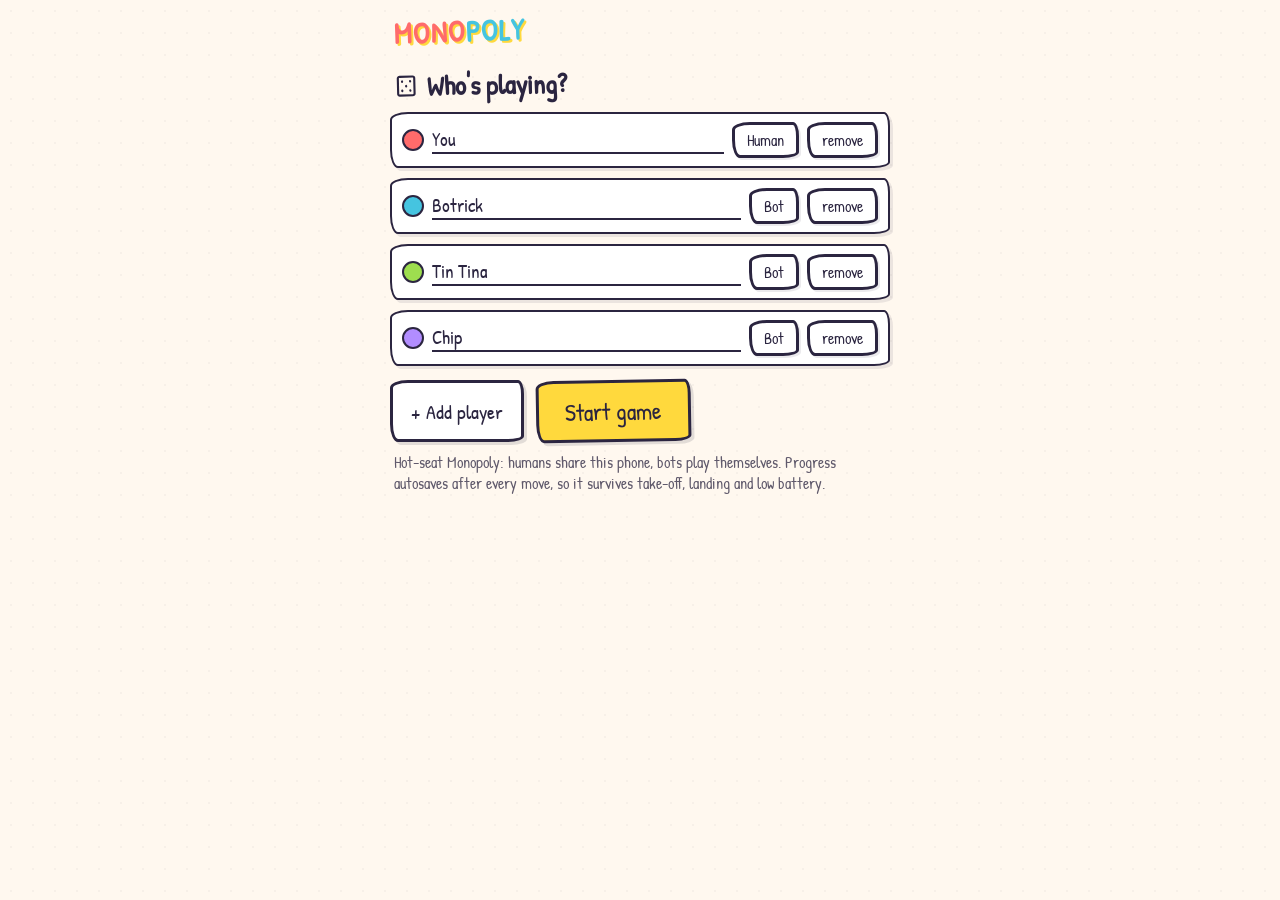
==== monopoly/index.html @ 50cca194 "Add Monopoly UI: phone-first board, hot-seat + bots, autosave; bump CACHE_V 11x11 scribble-theme boa" ====
<!DOCTYPE html>
<html lang="en">
<head>
<meta charset="UTF-8">
<meta name="viewport" content="width=device-width, initial-scale=1.0, viewport-fit=cover">
<meta name="theme-color" content="#fff8ef">
<title>BIG IF — Monopoly</title>
<link rel="icon" href="data:image/svg+xml,<svg xmlns='http://www.w3.org/2000/svg' viewBox='0 0 100 100'><text y='80' font-size='80'>🎲</text></svg>">
<link rel="stylesheet" href="styles.css">
</head>
<body>
<div id="app">
  <header id="topbar">
    <h1 id="logo">MONO<span>POLY</span></h1>
    <button id="menu-btn" class="btn btn-sm" hidden>Menu</button>
  </header>
  <main id="screen"><!-- rendered by ui.js --></main>
</div>
<div id="modal-wrap" hidden><div id="modal" class="wobble"></div></div>
<div id="toast" hidden></div>
<script src="board-data.js"></script>
<script src="game.js"></script>
<script src="ai.js"></script>
<script src="ui.js"></script>
</body>
</html>
---- monopoly/styles.css ----
/* BIG IF Monopoly — same scribble theme as the main app */
@font-face {
  font-family: "Patrick Hand";
  src: url("../fonts/PatrickHand-Regular.ttf") format("truetype");
  font-display: swap;
}
:root {
  --ink: #2b2540;
  --paper: #fff8ef;
  --coral: #ff6b6b;
  --sun: #ffd93d;
  --sky: #45c4e0;
  --lime: #9ede4f;
  --grape: #b28dff;
  --tang: #ff9f45;
  --mint: #5fe0b7;
  --house: #2f9e44;
  --hotel: #e03131;
  --wobble: 255px 15px 225px 15px / 15px 225px 15px 255px;
  --wobble2: 15px 225px 15px 255px / 225px 15px 255px 15px;
}
* { box-sizing: border-box; margin: 0; padding: 0; -webkit-tap-highlight-color: transparent; }
html, body { height: 100%; }
body {
  font-family: "Patrick Hand", "Comic Sans MS", cursive;
  background: var(--paper);
  background-image: radial-gradient(#00000008 1px, transparent 1px);
  background-size: 22px 22px;
  color: var(--ink);
  font-size: 19px;
  line-height: 1.3;
}
#app { max-width: 520px; margin: 0 auto; min-height: 100%; display: flex; flex-direction: column; padding: 0 10px 24px; }
#topbar { display: flex; align-items: center; justify-content: space-between; padding: 12px 4px 6px; }
#logo { font-size: 30px; letter-spacing: 1px; transform: rotate(-2deg); color: var(--coral);
  text-shadow: 2px 2px 0 var(--sun); }
#logo span { color: var(--sky); }
#screen { flex: 1; }
.ic { width: 1.05em; height: 1.05em; vertical-align: -0.18em; }

/* buttons */
.btn {
  font-family: inherit; font-size: 20px; color: var(--ink); cursor: pointer;
  background: #fff; border: 3px solid var(--ink);
  border-radius: 18px 6px 16px 8px / 8px 14px 6px 18px;
  box-shadow: 3px 3px 0 #2b254022; padding: 8px 18px;
}
.btn:active { transform: translate(2px, 2px); box-shadow: none; }
.btn[disabled] { opacity: 0.45; pointer-events: none; }
.btn-big { font-size: 24px; padding: 12px 26px; background: var(--sun); transform: rotate(-1deg); }
.btn-go { background: var(--lime); }
.btn-warn { background: var(--coral); color: #fff; }
.btn-sm { font-size: 16px; padding: 4px 12px; box-shadow: 2px 2px 0 #2b254018; }
.wobble { border: 3px solid var(--ink); border-radius: var(--wobble); background: #fff;
  box-shadow: 4px 5px 0 #2b254022; }
.wobble-sm { border: 2.5px solid var(--ink); border-radius: 18px 6px 16px 8px / 8px 14px 6px 18px;
  background: #fff; box-shadow: 3px 3px 0 #2b254018; }

/* ------- setup screen ------- */
.screen-title { font-size: 27px; transform: rotate(-1deg); margin: 8px 2px 12px; }
.setup-row { display: flex; gap: 8px; align-items: center; padding: 8px 10px; margin-bottom: 10px; }
.setup-row input {
  font-family: inherit; font-size: 19px; color: var(--ink); flex: 1; min-width: 0;
  border: none; border-bottom: 2.5px solid var(--ink); background: transparent; outline: none;
}
.color-dot { width: 22px; height: 22px; border-radius: 50%; border: 2.5px solid var(--ink); flex: none; }
.setup-note { font-size: 16px; opacity: 0.75; margin: 10px 4px; }
.setup-actions { display: flex; gap: 12px; flex-wrap: wrap; margin-top: 14px; }
.resume-box { padding: 20px 18px; margin: 14px 0; transform: rotate(-0.6deg); }
.resume-box p { margin-bottom: 14px; }

/* ------- board ------- */
#board {
  position: relative; width: 100%; aspect-ratio: 1 / 1;
  display: grid; grid-template-columns: repeat(11, 1fr); grid-template-rows: repeat(11, 1fr);
  border: 3px solid var(--ink); border-radius: 14px 5px 12px 6px / 6px 10px 5px 14px;
  background: #fffdf6; box-shadow: 4px 5px 0 #2b254022; overflow: hidden;
}
.cell {
  position: relative; border: 1px solid #2b254033; overflow: hidden; cursor: pointer;
  display: flex; flex-direction: column; align-items: center; justify-content: flex-end;
  background: #fffdf6; font-size: 10px; padding-bottom: 1px;
}
.cell .band { position: absolute; top: 0; left: 0; right: 0; height: 26%; border-bottom: 1px solid #2b254044; }
.cell .price { position: absolute; bottom: 1px; right: 3px; font-size: 9px; opacity: 0.7; }
.cell .spico { position: absolute; top: 50%; left: 50%; transform: translate(-50%, -58%); width: 55%; height: 55%; opacity: 0.8; }
.cell .spico svg { width: 100%; height: 100%; }
.cell.corner { background: #fff6df; }
.cell .ownerbar { position: absolute; bottom: 0; left: 0; right: 0; height: 4px; }
.cell.mortgaged .band, .cell.mortgaged .price { opacity: 0.25; }
.cell.mortgaged::after { content: ""; position: absolute; inset: 0;
  background: repeating-linear-gradient(45deg, transparent 0 4px, #2b254018 4px 8px); }
.cell .pips { position: absolute; top: 28%; left: 2px; display: flex; gap: 1px; flex-wrap: wrap; max-width: 90%; }
.cell .pips i { width: 5px; height: 5px; background: var(--house); border-radius: 1px; display: block; }
.cell .pips i.hotel { width: 8px; height: 6px; background: var(--hotel); }
.cell .toks { position: absolute; bottom: 5px; left: 2px; display: flex; flex-wrap: wrap; gap: 1px; max-width: 92%; }
.cell .toks b { width: 9px; height: 9px; border-radius: 50%; border: 1.5px solid #fff;
  box-shadow: 0 0 0 1px #2b254066; display: block; }
.cell.here { outline: 3px solid var(--ink); outline-offset: -3px; z-index: 2; }

#center {
  grid-row: 2 / 11; grid-column: 2 / 11; display: flex; flex-direction: column;
  align-items: center; justify-content: center; gap: 6px; text-align: center; padding: 8px;
}
#center .whose { font-size: 20px; transform: rotate(-1.5deg); }
#center .dice { display: flex; gap: 8px; }
#center .die {
  width: 40px; height: 40px; border: 3px solid var(--ink); border-radius: 10px 4px 9px 5px / 5px 8px 4px 10px;
  background: #fff; font-size: 24px; display: flex; align-items: center; justify-content: center;
  box-shadow: 2px 2px 0 #2b254022;
}
#center .cardflash {
  font-size: 14px; line-height: 1.25; max-width: 92%; padding: 8px 10px; margin-top: 4px;
  background: #fff; border: 2.5px solid var(--ink);
  border-radius: 14px 5px 12px 6px / 6px 10px 5px 14px; transform: rotate(-1deg);
}
#center .cardflash .cardkind { font-size: 12px; opacity: 0.7; display: block; }

/* ------- HUD ------- */
#hud { margin-top: 12px; }
#turnbar { display: flex; align-items: center; gap: 10px; padding: 8px 12px; margin-bottom: 10px; }
#turnbar .color-dot { width: 18px; height: 18px; }
#turnbar .who { flex: 1; font-size: 21px; }
#turnbar .cash { font-size: 21px; }
#actions { display: flex; flex-wrap: wrap; gap: 10px; align-items: center; margin-bottom: 10px; min-height: 52px; }
#actions .say { font-size: 18px; width: 100%; }
#players { display: flex; flex-wrap: wrap; gap: 8px; margin-bottom: 10px; }
.pstrip { display: flex; align-items: center; gap: 6px; font-size: 16px; padding: 3px 10px; }
.pstrip.dead { opacity: 0.4; text-decoration: line-through; }
.pstrip .color-dot { width: 14px; height: 14px; }
#log {
  font-size: 15px; line-height: 1.35; padding: 8px 12px; max-height: 130px; overflow-y: auto;
  background: #fff; border: 2.5px solid var(--ink);
  border-radius: 18px 6px 16px 8px / 8px 14px 6px 18px; box-shadow: 3px 3px 0 #2b254018;
}
#log p { margin: 1px 0; opacity: 0.85; }
#log p:last-child { opacity: 1; }

/* ------- modal ------- */
#modal-wrap { position: fixed; inset: 0; background: #2b254055; z-index: 50;
  display: flex; align-items: center; justify-content: center; padding: 18px; }
#modal-wrap[hidden], #toast[hidden] { display: none; }
#modal { max-width: 440px; width: 100%; max-height: 86vh; overflow-y: auto; padding: 20px 18px; }
#modal h2 { font-size: 24px; transform: rotate(-1deg); margin-bottom: 10px; }
#modal .deed-band { height: 26px; border: 2.5px solid var(--ink); border-radius: 10px 4px 9px 5px / 5px 8px 4px 10px; margin-bottom: 10px; }
#modal table { width: 100%; border-collapse: collapse; font-size: 17px; margin: 8px 0; }
#modal td { padding: 2px 4px; border-bottom: 1.5px dashed #2b254033; }
#modal td:last-child { text-align: right; }
#modal .modal-actions { display: flex; flex-wrap: wrap; gap: 10px; margin-top: 14px; }
.mrow { display: flex; align-items: center; gap: 8px; padding: 7px 4px; border-bottom: 1.5px dashed #2b254033; }
.mrow .nm { flex: 1; font-size: 17px; min-width: 0; }
.mrow .st { font-size: 14px; opacity: 0.7; }
.mrow .gdot { width: 14px; height: 14px; border-radius: 4px; border: 2px solid var(--ink); flex: none; }

#toast {
  position: fixed; left: 50%; bottom: 26px; transform: translateX(-50%) rotate(-1deg); z-index: 60;
  background: var(--ink); color: var(--paper); font-size: 18px; padding: 8px 20px;
  border-radius: 14px 5px 12px 6px / 6px 10px 5px 14px; box-shadow: 3px 4px 0 #2b254044;
}

/* winner overlay reuses modal */
.winner-title { font-size: 30px; color: var(--coral); text-shadow: 2px 2px 0 var(--sun); transform: rotate(-2deg); }

@media (max-width: 380px) {
  body { font-size: 17px; }
  .cell .price { display: none; }
}
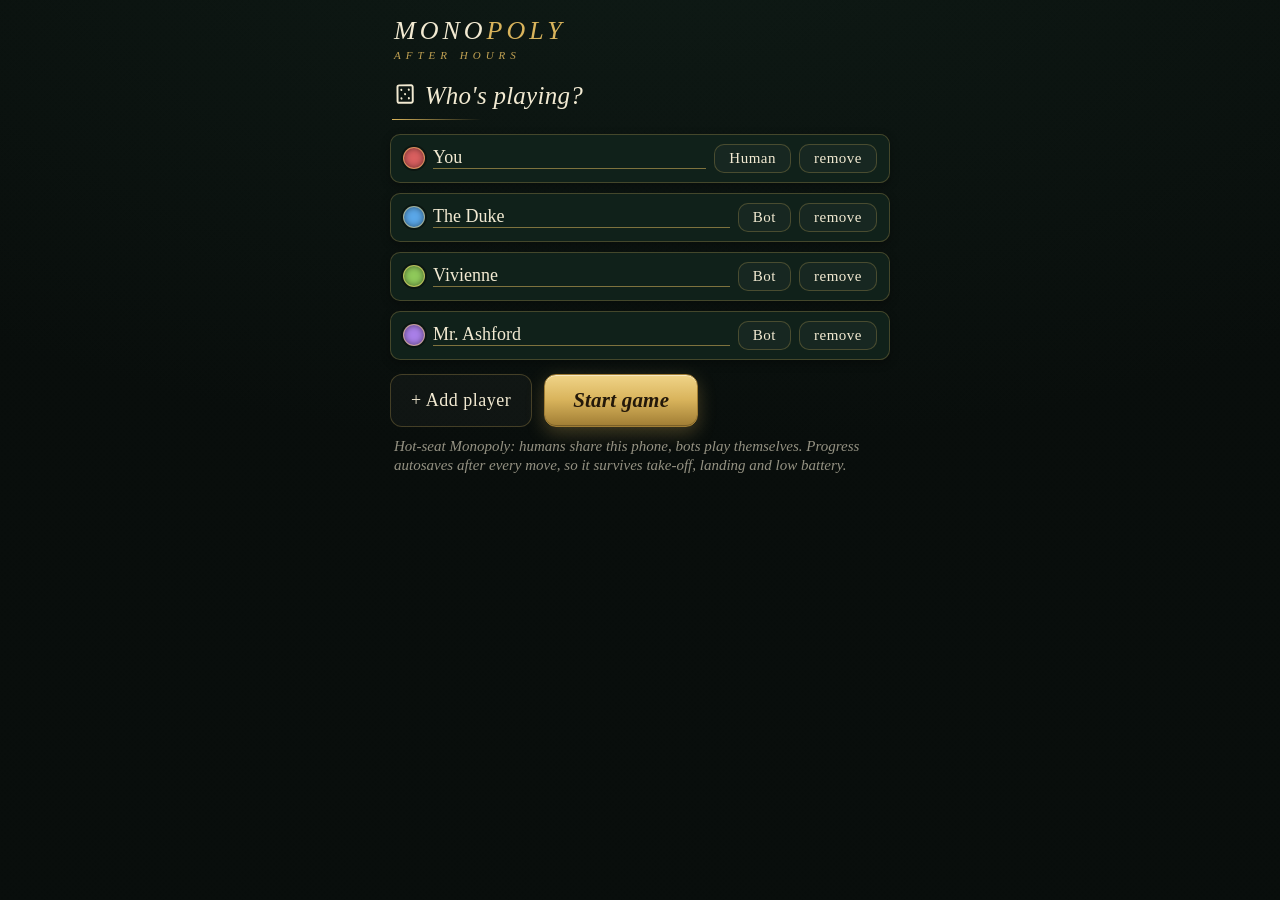
==== commit c895f162: "Monopoly: After Hours redesign with Claude Design tile icons and card stacks - Midnight-felt casino " ====
--- a/monopoly/index.html
+++ b/monopoly/index.html
@@ -3,15 +3,15 @@
 <head>
 <meta charset="UTF-8">
 <meta name="viewport" content="width=device-width, initial-scale=1.0, viewport-fit=cover">
-<meta name="theme-color" content="#fff8ef">
-<title>BIG IF — Monopoly</title>
+<meta name="theme-color" content="#0c1210">
+<title>Monopoly — After Hours</title>
 <link rel="icon" href="data:image/svg+xml,<svg xmlns='http://www.w3.org/2000/svg' viewBox='0 0 100 100'><text y='80' font-size='80'>🎲</text></svg>">
 <link rel="stylesheet" href="styles.css">
 </head>
 <body>
 <div id="app">
   <header id="topbar">
-    <h1 id="logo">MONO<span>POLY</span></h1>
+    <h1 id="logo">MONO<span>POLY</span><small>after hours</small></h1>
     <button id="menu-btn" class="btn btn-sm" hidden>Menu</button>
   </header>
   <main id="screen"><!-- rendered by ui.js --></main>
@@ -22,5 +22,10 @@
 <script src="game.js"></script>
 <script src="ai.js"></script>
 <script src="ui.js"></script>
+<script>
+if ("serviceWorker" in navigator) {
+  navigator.serviceWorker.register("sw.js");
+}
+</script>
 </body>
 </html>
--- a/monopoly/styles.css
+++ b/monopoly/styles.css
@@ -1,167 +1,307 @@
-/* BIG IF Monopoly — same scribble theme as the main app */
-@font-face {
-  font-family: "Patrick Hand";
-  src: url("../fonts/PatrickHand-Regular.ttf") format("truetype");
-  font-display: swap;
-}
+/* Monopoly — After Hours. Midnight-felt casino theme with lounge serif type. */
 :root {
-  --ink: #2b2540;
-  --paper: #fff8ef;
-  --coral: #ff6b6b;
-  --sun: #ffd93d;
-  --sky: #45c4e0;
-  --lime: #9ede4f;
-  --grape: #b28dff;
-  --tang: #ff9f45;
-  --mint: #5fe0b7;
-  --house: #2f9e44;
-  --hotel: #e03131;
-  --wobble: 255px 15px 225px 15px / 15px 225px 15px 255px;
-  --wobble2: 15px 225px 15px 255px / 225px 15px 255px 15px;
+  --ink: #f2ead2;          /* cream text on dark — brightened for contrast */
+  --ink-2: #cfc6ab;        /* secondary text (log body, captions) */
+  --ink-3: #9aa08c;        /* muted text (timestamps, disabled) */
+  --paper: #090e0c;        /* near-black green base */
+  --panel: #10211a;        /* card/cell surface */
+  --panel2: #163024;       /* raised surface */
+  --gold: #d9b45c;
+  --gold-hi: #f0d488;      /* metallic highlight edge */
+  --gold-deep: #a07d34;    /* metallic shadow edge */
+  --gold-dim: rgba(217,180,92,0.55);
+  --gold-line: rgba(217,180,92,0.26);
+  --cream: #f6f0dd;        /* dice, deed paper */
+  --cream-2: #ece3c9;      /* deed-card rule lines */
+  --deep: #14251c;         /* dark text on gold/cream */
+  --felt-1: #1d3d2c;       /* board center glow */
+  --felt-2: #0d211a;       /* board center falloff */
+  --danger: #d66a6a;
+  --go: #57b877;
+  --house: #6bcf79;
+  --hotel: #e06a6a;
+  --shadow: 0 10px 30px rgba(0,0,0,0.55);
 }
 * { box-sizing: border-box; margin: 0; padding: 0; -webkit-tap-highlight-color: transparent; }
 html, body { height: 100%; }
 body {
-  font-family: "Patrick Hand", "Comic Sans MS", cursive;
-  background: var(--paper);
-  background-image: radial-gradient(#00000008 1px, transparent 1px);
-  background-size: 22px 22px;
+  font-family: Georgia, "Times New Roman", serif;
+  background: radial-gradient(140% 100% at 50% -10%, #0f1b16 0%, var(--paper) 60%);
+  background-attachment: fixed;
   color: var(--ink);
-  font-size: 19px;
+  font-size: 18px;
   line-height: 1.3;
-}
-#app { max-width: 520px; margin: 0 auto; min-height: 100%; display: flex; flex-direction: column; padding: 0 10px 24px; }
-#topbar { display: flex; align-items: center; justify-content: space-between; padding: 12px 4px 6px; }
-#logo { font-size: 30px; letter-spacing: 1px; transform: rotate(-2deg); color: var(--coral);
-  text-shadow: 2px 2px 0 var(--sun); }
-#logo span { color: var(--sky); }
+  -webkit-font-smoothing: antialiased;
+}
+/* faint felt weave for mood — cheap, no assets, doesn't affect offline caching */
+body::before {
+  content: ""; position: fixed; inset: 0; pointer-events: none; z-index: 0; opacity: 0.5;
+  background-image:
+    repeating-linear-gradient(45deg,  rgba(255,255,255,0.012) 0 2px, transparent 2px 4px),
+    repeating-linear-gradient(-45deg, rgba(0,0,0,0.04)      0 2px, transparent 2px 4px);
+}
+#app { position: relative; z-index: 1; max-width: 520px; margin: 0 auto; min-height: 100%; display: flex; flex-direction: column; padding: 0 10px 24px; }
+#topbar { display: flex; align-items: center; justify-content: space-between; padding: 14px 4px 8px; }
+#logo { font-size: 26px; font-weight: normal; letter-spacing: 4px; color: var(--ink); font-style: italic; }
+#logo span { color: var(--gold); }
+#logo small { display: block; font-size: 11px; letter-spacing: 5px; text-transform: uppercase; color: var(--gold); font-style: italic; opacity: 0.9; }
 #screen { flex: 1; }
 .ic { width: 1.05em; height: 1.05em; vertical-align: -0.18em; }
 
-/* buttons */
+/* numbers: tabular so prices/balances align */
+.price, .cash, #modal td:last-child { font-variant-numeric: tabular-nums; }
+
+/* buttons — one loud metallic primary, quiet outlined secondaries */
 .btn {
-  font-family: inherit; font-size: 20px; color: var(--ink); cursor: pointer;
-  background: #fff; border: 3px solid var(--ink);
-  border-radius: 18px 6px 16px 8px / 8px 14px 6px 18px;
-  box-shadow: 3px 3px 0 #2b254022; padding: 8px 18px;
-}
-.btn:active { transform: translate(2px, 2px); box-shadow: none; }
-.btn[disabled] { opacity: 0.45; pointer-events: none; }
-.btn-big { font-size: 24px; padding: 12px 26px; background: var(--sun); transform: rotate(-1deg); }
-.btn-go { background: var(--lime); }
-.btn-warn { background: var(--coral); color: #fff; }
-.btn-sm { font-size: 16px; padding: 4px 12px; box-shadow: 2px 2px 0 #2b254018; }
-.wobble { border: 3px solid var(--ink); border-radius: var(--wobble); background: #fff;
-  box-shadow: 4px 5px 0 #2b254022; }
-.wobble-sm { border: 2.5px solid var(--ink); border-radius: 18px 6px 16px 8px / 8px 14px 6px 18px;
-  background: #fff; box-shadow: 3px 3px 0 #2b254018; }
+  font-family: inherit; font-size: 18px; color: var(--ink); cursor: pointer;
+  background: rgba(255,255,255,0.03); border: 1px solid var(--gold-line);
+  border-radius: 12px; padding: 9px 20px; letter-spacing: 0.5px;
+}
+.btn:active { transform: translateY(1px); opacity: 0.85; }
+.btn[disabled] { opacity: 0.35; pointer-events: none; }
+.btn-big {
+  font-size: 21px; padding: 13px 28px; font-style: italic; letter-spacing: 0.01em;
+  color: #23180a; font-weight: 700; border: 1px solid var(--gold-deep); border-radius: 12px;
+  background: linear-gradient(180deg, var(--gold-hi) 0%, var(--gold) 48%, var(--gold-deep) 100%);
+  box-shadow: inset 0 1px 0 rgba(255,255,255,0.5), inset 0 -1px 0 rgba(0,0,0,0.25), 0 6px 18px rgba(217,180,92,0.28);
+}
+.btn-big:active {
+  background: linear-gradient(180deg, var(--gold) 0%, var(--gold-deep) 100%);
+  box-shadow: inset 0 2px 4px rgba(0,0,0,0.35);
+}
+.btn-go { background: linear-gradient(180deg, #5cba79, #3f8f57); color: var(--deep); border: none; font-weight: 700; }
+.btn-warn { background: rgba(214,106,106,0.1); border-color: rgba(214,106,106,0.5); color: var(--danger); }
+.btn-sm { font-size: 15px; padding: 5px 14px; border-radius: 10px; }
+.wobble {
+  border: 1px solid var(--gold-dim); border-radius: 14px; background: var(--panel);
+  box-shadow: var(--shadow), inset 0 0 30px rgba(0,0,0,0.2);
+}
+.wobble-sm {
+  border: 1px solid var(--gold-line); border-radius: 10px; background: var(--panel);
+  box-shadow: 0 3px 10px rgba(0,0,0,0.33);
+}
 
 /* ------- setup screen ------- */
-.screen-title { font-size: 27px; transform: rotate(-1deg); margin: 8px 2px 12px; }
-.setup-row { display: flex; gap: 8px; align-items: center; padding: 8px 10px; margin-bottom: 10px; }
+.screen-title { font-size: 25px; font-style: italic; font-weight: normal; margin: 10px 2px 14px; color: var(--ink); letter-spacing: 0.01em; }
+.screen-title::after { content: ""; display: block; width: 90px; height: 1px; margin-top: 6px;
+  background: linear-gradient(90deg, var(--gold), transparent); }
+.setup-row { display: flex; gap: 8px; align-items: center; padding: 9px 12px; margin-bottom: 10px; }
 .setup-row input {
-  font-family: inherit; font-size: 19px; color: var(--ink); flex: 1; min-width: 0;
-  border: none; border-bottom: 2.5px solid var(--ink); background: transparent; outline: none;
-}
-.color-dot { width: 22px; height: 22px; border-radius: 50%; border: 2.5px solid var(--ink); flex: none; }
-.setup-note { font-size: 16px; opacity: 0.75; margin: 10px 4px; }
+  font-family: inherit; font-size: 18px; color: var(--ink); flex: 1; min-width: 0;
+  border: none; border-bottom: 1px solid var(--gold-dim); background: transparent; outline: none;
+}
+.color-dot { width: 22px; height: 22px; border-radius: 50%; border: 1.5px solid var(--gold-dim); flex: none;
+  box-shadow: 0 0 0 2px rgba(0,0,0,0.35), 0 0 6px rgba(0,0,0,0.5) inset; }
+.setup-note { font-size: 15px; opacity: 0.6; margin: 10px 4px; font-style: italic; }
 .setup-actions { display: flex; gap: 12px; flex-wrap: wrap; margin-top: 14px; }
-.resume-box { padding: 20px 18px; margin: 14px 0; transform: rotate(-0.6deg); }
+.resume-box { padding: 20px 18px; margin: 14px 0; }
 .resume-box p { margin-bottom: 14px; }
 
 /* ------- board ------- */
 #board {
   position: relative; width: 100%; aspect-ratio: 1 / 1;
   display: grid; grid-template-columns: repeat(11, 1fr); grid-template-rows: repeat(11, 1fr);
-  border: 3px solid var(--ink); border-radius: 14px 5px 12px 6px / 6px 10px 5px 14px;
-  background: #fffdf6; box-shadow: 4px 5px 0 #2b254022; overflow: hidden;
+  border: 1px solid var(--gold-line); border-radius: 16px;
+  background: linear-gradient(180deg, rgba(217,180,92,0.06), transparent 40%), var(--deep);
+  box-shadow: inset 0 0 0 1px rgba(0,0,0,0.6), var(--shadow); overflow: hidden;
 }
 .cell {
-  position: relative; border: 1px solid #2b254033; overflow: hidden; cursor: pointer;
+  position: relative; border: 1px solid rgba(0,0,0,0.5); overflow: hidden; cursor: pointer;
   display: flex; flex-direction: column; align-items: center; justify-content: flex-end;
-  background: #fffdf6; font-size: 10px; padding-bottom: 1px;
-}
-.cell .band { position: absolute; top: 0; left: 0; right: 0; height: 26%; border-bottom: 1px solid #2b254044; }
-.cell .price { position: absolute; bottom: 1px; right: 3px; font-size: 9px; opacity: 0.7; }
-.cell .spico { position: absolute; top: 50%; left: 50%; transform: translate(-50%, -58%); width: 55%; height: 55%; opacity: 0.8; }
+  background: linear-gradient(180deg, #12241c, var(--deep));
+  box-shadow: inset 0 0 0 1px var(--gold-line);
+  font-size: 10px; color: #cfe3d4; padding-bottom: 1px;
+}
+.cell .band {
+  position: absolute; top: 0; left: 0; right: 0; height: 26%; min-height: 8px;
+  background-image: linear-gradient(180deg, rgba(255,255,255,0.28), rgba(0,0,0,0.18));
+  border-bottom: 1px solid rgba(0,0,0,0.55); box-shadow: inset 0 1px 0 rgba(255,255,255,0.25);
+}
+.cell .price {
+  position: absolute; bottom: 1px; right: 3px; font-size: 9px; font-weight: 700;
+  letter-spacing: 0.02em; color: var(--ink); text-shadow: 0 1px 2px rgba(0,0,0,0.85);
+}
+.cell .spico { position: absolute; top: 50%; left: 50%; transform: translate(-50%, -58%); width: 55%; height: 55%; opacity: 0.75; color: var(--gold); }
 .cell .spico svg { width: 100%; height: 100%; }
-.cell.corner { background: #fff6df; }
+/* tile icons — luxury ladder from the Claude Design pass, warmed to match the felt */
+.cell .gico {
+  position: absolute; top: 46%; left: 50%; transform: translate(-50%, -50%);
+  font-size: 13px; line-height: 1;
+  filter: sepia(0.55) saturate(1.5) hue-rotate(4deg) brightness(1.08) contrast(0.96);
+}
+.cell .band ~ .gico { top: 57%; }
+.cell.corner { background: var(--panel2); }
+.cell.chance { background: linear-gradient(180deg, #ed9a44, #d97a1e); }
+.cell.chest { background: linear-gradient(180deg, #4670d2, #233f86); }
+.cell .cglyph {
+  position: absolute; top: 50%; left: 50%; transform: translate(-50%, -54%);
+  font-family: Georgia, serif; font-style: italic; font-size: 16px;
+  color: #fff; text-shadow: 0 1px 3px rgba(0,0,0,0.4);
+}
+.cell.chest .cglyph { font-style: normal; color: var(--gold-hi); font-size: 14px; }
 .cell .ownerbar { position: absolute; bottom: 0; left: 0; right: 0; height: 4px; }
+.cell.owned { box-shadow: inset 0 0 0 1px var(--gold); }
 .cell.mortgaged .band, .cell.mortgaged .price { opacity: 0.25; }
 .cell.mortgaged::after { content: ""; position: absolute; inset: 0;
-  background: repeating-linear-gradient(45deg, transparent 0 4px, #2b254018 4px 8px); }
+  background: repeating-linear-gradient(45deg, transparent 0 4px, #00000055 4px 8px); }
 .cell .pips { position: absolute; top: 28%; left: 2px; display: flex; gap: 1px; flex-wrap: wrap; max-width: 90%; }
 .cell .pips i { width: 5px; height: 5px; background: var(--house); border-radius: 1px; display: block; }
 .cell .pips i.hotel { width: 8px; height: 6px; background: var(--hotel); }
 .cell .toks { position: absolute; bottom: 5px; left: 2px; display: flex; flex-wrap: wrap; gap: 1px; max-width: 92%; }
-.cell .toks b { width: 9px; height: 9px; border-radius: 50%; border: 1.5px solid #fff;
-  box-shadow: 0 0 0 1px #2b254066; display: block; }
-.cell.here { outline: 3px solid var(--ink); outline-offset: -3px; z-index: 2; }
+.cell .toks b { width: 9px; height: 9px; border-radius: 50%; border: 1.5px solid var(--cream);
+  box-shadow: 0 1px 3px #000c; display: block; }
+.cell.here { box-shadow: 0 0 0 2px var(--gold), 0 0 14px var(--gold-dim); z-index: 2; }
 
 #center {
+  position: relative;
   grid-row: 2 / 11; grid-column: 2 / 11; display: flex; flex-direction: column;
   align-items: center; justify-content: center; gap: 6px; text-align: center; padding: 8px;
-}
-#center .whose { font-size: 20px; transform: rotate(-1.5deg); }
-#center .dice { display: flex; gap: 8px; }
+  background: radial-gradient(120% 90% at 50% 42%, var(--felt-1), var(--felt-2) 72%);
+  box-shadow: inset 0 0 60px rgba(0,0,0,0.5); border: 1px solid var(--gold-line);
+}
+@keyframes glow { 0%, 100% { opacity: 0.75; } 50% { opacity: 1; } }
+#center .brandline { line-height: 1.15; margin-bottom: 2px; }
+#center .brand {
+  display: block; font-style: italic; font-size: 18px; color: var(--gold);
+  text-shadow: 0 1px 10px rgba(217,180,92,0.35); letter-spacing: 0.03em;
+  animation: glow 3.2s ease-in-out infinite;
+}
+#center .brandsub { display: block; font-size: 8px; letter-spacing: 0.34em; text-transform: uppercase; color: rgba(217,180,92,0.45); }
+#center .whose { font-size: 16px; font-style: italic; color: var(--ink-2); letter-spacing: 0.03em; }
+
+/* --- card piles (Claude Design): stacked backs + fly-up draw animation --- */
+.pile { position: absolute; width: 19%; max-width: 58px; aspect-ratio: 64 / 86; cursor: pointer; }
+.pile.chance { left: 6%; top: 7%; }
+.pile.chest { right: 6%; bottom: 7%; }
+.pile-card {
+  position: absolute; inset: 0; border-radius: 8px; display: flex;
+  flex-direction: column; align-items: center; justify-content: center; gap: 3px;
+  box-shadow: inset 0 1px 0 rgba(255,255,255,0.38), 0 4px 10px rgba(0,0,0,0.4);
+}
+.pile.chance .pile-card { background: linear-gradient(155deg, #f4ad57, #d97a1e); border: 1px solid #ffcf8f; }
+.pile.chest .pile-card { background: linear-gradient(155deg, #4670d2, #233f86); border: 1px solid #8fa6ee; }
+.pile .back2 { transform: translate(5px, 6px) rotate(5deg); }
+.pile .back1 { transform: translate(2px, 3px) rotate(-3deg); }
+.pile.chest .back2 { transform: translate(5px, 6px) rotate(-5deg); }
+.pile.chest .back1 { transform: translate(2px, 3px) rotate(3deg); }
+.pile-card .glyph { font-family: Georgia, serif; font-style: italic; font-size: 22px; color: #fff; text-shadow: 0 1px 3px rgba(0,0,0,0.4); }
+.pile.chest .pile-card .glyph { font-style: normal; color: var(--gold-hi); font-size: 19px; }
+.pile-card .label { font-size: 6.5px; letter-spacing: 0.16em; text-transform: uppercase; color: rgba(255,255,255,0.92); text-align: center; line-height: 1.1; }
+.pile .flyer { opacity: 0; pointer-events: none; z-index: 5; transform-origin: center bottom; box-shadow: 0 12px 26px rgba(0,0,0,0.55); }
+.pile[data-picking] .flyer { animation: pickup 0.95s ease-out forwards; }
+@keyframes pickup {
+  0%   { transform: translateY(0) scale(1) rotate(-3deg); opacity: 0; }
+  12%  { opacity: 1; }
+  55%  { transform: translateY(-46px) scale(1.62) rotate(3deg); opacity: 1; }
+  100% { transform: translateY(-80px) scale(1.7) rotate(3deg); opacity: 0; }
+}
+#center .dice { display: flex; gap: 10px; }
 #center .die {
-  width: 40px; height: 40px; border: 3px solid var(--ink); border-radius: 10px 4px 9px 5px / 5px 8px 4px 10px;
-  background: #fff; font-size: 24px; display: flex; align-items: center; justify-content: center;
-  box-shadow: 2px 2px 0 #2b254022;
+  width: 42px; height: 42px; border: none; border-radius: 9px;
+  background: var(--cream); color: var(--deep); font-size: 24px; font-weight: 700;
+  font-family: system-ui, sans-serif; display: flex; align-items: center; justify-content: center;
+  box-shadow: 0 4px 10px #000c;
 }
 #center .cardflash {
-  font-size: 14px; line-height: 1.25; max-width: 92%; padding: 8px 10px; margin-top: 4px;
-  background: #fff; border: 2.5px solid var(--ink);
-  border-radius: 14px 5px 12px 6px / 6px 10px 5px 14px; transform: rotate(-1deg);
-}
-#center .cardflash .cardkind { font-size: 12px; opacity: 0.7; display: block; }
+  font-size: 14px; line-height: 1.3; max-width: 92%; padding: 9px 12px; margin-top: 4px;
+  background: var(--cream); color: var(--deep); border: none;
+  border-radius: 8px; box-shadow: 0 6px 18px #000c;
+}
+#center .cardflash .cardkind { font-size: 11px; letter-spacing: 2px; text-transform: uppercase; opacity: 0.65; display: block; }
+/* drawn card fades in only after the flyer has flown up off the pile */
+#center .cardflash.reveal { animation: cardreveal 1.1s both; }
+@keyframes cardreveal {
+  0%, 60% { opacity: 0; transform: translateY(10px) scale(0.92); }
+  100%    { opacity: 1; transform: none; }
+}
 
 /* ------- HUD ------- */
-#hud { margin-top: 12px; }
-#turnbar { display: flex; align-items: center; gap: 10px; padding: 8px 12px; margin-bottom: 10px; }
+#hud { margin-top: 14px; }
+#turnbar {
+  display: flex; align-items: center; gap: 10px; padding: 12px 16px; margin-bottom: 10px;
+  background: linear-gradient(180deg, var(--panel2), var(--panel));
+  border: 1px solid var(--gold-line); border-radius: 12px; box-shadow: var(--shadow);
+}
 #turnbar .color-dot { width: 18px; height: 18px; }
-#turnbar .who { flex: 1; font-size: 21px; }
-#turnbar .cash { font-size: 21px; }
+.color-dot.glow { border: none; box-shadow: 0 0 0 2px rgba(0,0,0,0.4), 0 0 10px currentColor; }
+#turnbar .who { flex: 1; font-size: 20px; font-style: italic; }
+#turnbar .cash { font-size: 20px; font-weight: 700; color: var(--gold); letter-spacing: 0.01em; }
 #actions { display: flex; flex-wrap: wrap; gap: 10px; align-items: center; margin-bottom: 10px; min-height: 52px; }
-#actions .say { font-size: 18px; width: 100%; }
+#actions .say { font-size: 17px; width: 100%; font-style: italic; color: var(--ink-2); }
 #players { display: flex; flex-wrap: wrap; gap: 8px; margin-bottom: 10px; }
-.pstrip { display: flex; align-items: center; gap: 6px; font-size: 16px; padding: 3px 10px; }
-.pstrip.dead { opacity: 0.4; text-decoration: line-through; }
-.pstrip .color-dot { width: 14px; height: 14px; }
-#log {
-  font-size: 15px; line-height: 1.35; padding: 8px 12px; max-height: 130px; overflow-y: auto;
-  background: #fff; border: 2.5px solid var(--ink);
-  border-radius: 18px 6px 16px 8px / 8px 14px 6px 18px; box-shadow: 3px 3px 0 #2b254018;
-}
-#log p { margin: 1px 0; opacity: 0.85; }
-#log p:last-child { opacity: 1; }
+.pstrip {
+  display: flex; align-items: center; gap: 8px; font-size: 15px; font-weight: 600;
+  padding: 8px 14px; color: var(--ink); border: 1px solid var(--gold-line);
+  border-radius: 999px; background: rgba(255,255,255,0.03);
+}
+.pstrip.active { border-color: var(--gold); box-shadow: 0 0 0 1px var(--gold-dim), inset 0 0 12px rgba(217,180,92,0.12); }
+.pstrip.dead { opacity: 0.35; text-decoration: line-through; }
+.pstrip .color-dot { width: 12px; height: 12px; border: none; }
+#logbox {
+  padding: 12px 14px;
+  background: linear-gradient(180deg, rgba(0,0,0,0.25), transparent 12px), var(--panel);
+  border: 1px solid var(--gold-line); border-radius: 12px;
+  box-shadow: inset 0 1px 0 rgba(255,255,255,0.03), var(--shadow);
+}
+.log-title { font-size: 11px; letter-spacing: 0.24em; text-transform: uppercase; color: var(--gold-dim); font-weight: 600; margin-bottom: 6px; }
+#log { font-size: 14px; line-height: 1.5; max-height: 110px; overflow-y: auto; }
+#log::-webkit-scrollbar { width: 8px; }
+#log::-webkit-scrollbar-thumb { background: var(--gold-dim); border-radius: 8px; }
+#log p { margin: 1px 0; padding: 3px 0; color: var(--ink-2); border-bottom: 1px solid rgba(255,255,255,0.04); }
+#log p:last-child { color: var(--ink); font-weight: 600; border-bottom: none; }
 
 /* ------- modal ------- */
-#modal-wrap { position: fixed; inset: 0; background: #2b254055; z-index: 50;
+#modal-wrap { position: fixed; inset: 0; background: rgba(4,8,6,0.72); backdrop-filter: blur(3px); z-index: 50;
   display: flex; align-items: center; justify-content: center; padding: 18px; }
 #modal-wrap[hidden], #toast[hidden] { display: none; }
-#modal { max-width: 440px; width: 100%; max-height: 86vh; overflow-y: auto; padding: 20px 18px; }
-#modal h2 { font-size: 24px; transform: rotate(-1deg); margin-bottom: 10px; }
-#modal .deed-band { height: 26px; border: 2.5px solid var(--ink); border-radius: 10px 4px 9px 5px / 5px 8px 4px 10px; margin-bottom: 10px; }
-#modal table { width: 100%; border-collapse: collapse; font-size: 17px; margin: 8px 0; }
-#modal td { padding: 2px 4px; border-bottom: 1.5px dashed #2b254033; }
-#modal td:last-child { text-align: right; }
-#modal .modal-actions { display: flex; flex-wrap: wrap; gap: 10px; margin-top: 14px; }
-.mrow { display: flex; align-items: center; gap: 8px; padding: 7px 4px; border-bottom: 1.5px dashed #2b254033; }
-.mrow .nm { flex: 1; font-size: 17px; min-width: 0; }
-.mrow .st { font-size: 14px; opacity: 0.7; }
-.mrow .gdot { width: 14px; height: 14px; border-radius: 4px; border: 2px solid var(--ink); flex: none; }
+#modal {
+  max-width: 440px; width: 100%; max-height: 86vh; overflow-y: auto; padding: 0 0 20px;
+  background: var(--cream); color: #201d15; border-radius: 14px;
+  border: 1px solid var(--gold-deep); box-shadow: 0 24px 60px rgba(0,0,0,0.6), 0 0 0 4px rgba(217,180,92,0.15);
+}
+#modal > h2:first-child {
+  font-size: 25px; font-style: italic; font-weight: normal; text-align: center; color: #201d15;
+  padding: 20px 20px 10px;
+}
+#modal .deed-band {
+  height: 56px; border: none; margin: 0; display: flex; align-items: center; justify-content: center;
+  border-bottom: 2px solid rgba(0,0,0,0.35); box-shadow: inset 0 -2px 8px rgba(0,0,0,0.2);
+}
+#modal .deed-band .kicker {
+  font-size: 12px; letter-spacing: 0.28em; text-transform: uppercase;
+  color: rgba(255,255,255,0.92); text-shadow: 0 1px 2px rgba(0,0,0,0.4);
+}
+#modal .deed-title { font-size: 26px; font-style: italic; font-weight: normal; text-align: center; color: #201d15; padding: 16px 20px 4px; }
+#modal .deed-sub { text-align: center; color: #6b6350; font-size: 12px; letter-spacing: 0.18em; text-transform: uppercase; padding-bottom: 8px; }
+#modal tr.grp td {
+  text-align: left; font-weight: 400; color: #6b6350; font-size: 11px;
+  letter-spacing: 0.12em; text-transform: uppercase; padding-top: 12px; border-bottom: 1px solid #201d15;
+}
+#modal .deed-foot {
+  margin: 12px 20px 10px; padding-top: 12px; border-top: 1px solid var(--cream-2);
+  font-size: 12px; color: #6b6350; text-align: center; letter-spacing: 0.04em;
+}
+#modal table { width: calc(100% - 40px); margin: 8px 20px; border-collapse: collapse; font-size: 15px; }
+#modal td { padding: 7px 0; color: #2c2820; border-bottom: 1px solid var(--cream-2); }
+#modal td:last-child { text-align: right; font-weight: 700; color: #7a5c1e; }
+#modal p, #modal .modal-actions { margin-left: 20px; margin-right: 20px; }
+#modal p { color: #2c2820; margin-bottom: 8px; }
+#modal .modal-actions { display: flex; flex-wrap: wrap; gap: 10px; margin-top: 16px; }
+#modal .btn { color: #201d15; border-color: rgba(0,0,0,0.2); background: rgba(0,0,0,0.03); }
+.mrow { display: flex; align-items: center; gap: 8px; padding: 8px 20px; border-bottom: 1px solid var(--cream-2); }
+.mrow .nm { flex: 1; font-size: 16px; min-width: 0; color: #2c2820; }
+.mrow .st { font-size: 13px; opacity: 0.6; font-style: italic; }
+.mrow .gdot { width: 14px; height: 14px; border-radius: 4px; border: 1px solid rgba(0,0,0,0.25); flex: none; }
 
 #toast {
-  position: fixed; left: 50%; bottom: 26px; transform: translateX(-50%) rotate(-1deg); z-index: 60;
-  background: var(--ink); color: var(--paper); font-size: 18px; padding: 8px 20px;
-  border-radius: 14px 5px 12px 6px / 6px 10px 5px 14px; box-shadow: 3px 4px 0 #2b254044;
-}
-
-/* winner overlay reuses modal */
-.winner-title { font-size: 30px; color: var(--coral); text-shadow: 2px 2px 0 var(--sun); transform: rotate(-2deg); }
+  position: fixed; left: 50%; bottom: 26px; transform: translateX(-50%); z-index: 60;
+  background: linear-gradient(180deg, var(--gold-hi), var(--gold-deep)); color: #23180a; font-size: 17px;
+  font-style: italic; font-weight: 700; padding: 9px 22px; border-radius: 999px; box-shadow: 0 8px 24px #000c;
+}
+
+.winner-title { font-size: 30px; font-style: italic; color: var(--gold); text-shadow: 0 0 24px rgba(217,180,92,0.35); }
 
 @media (max-width: 380px) {
-  body { font-size: 17px; }
+  body { font-size: 16px; }
   .cell .price { display: none; }
 }
